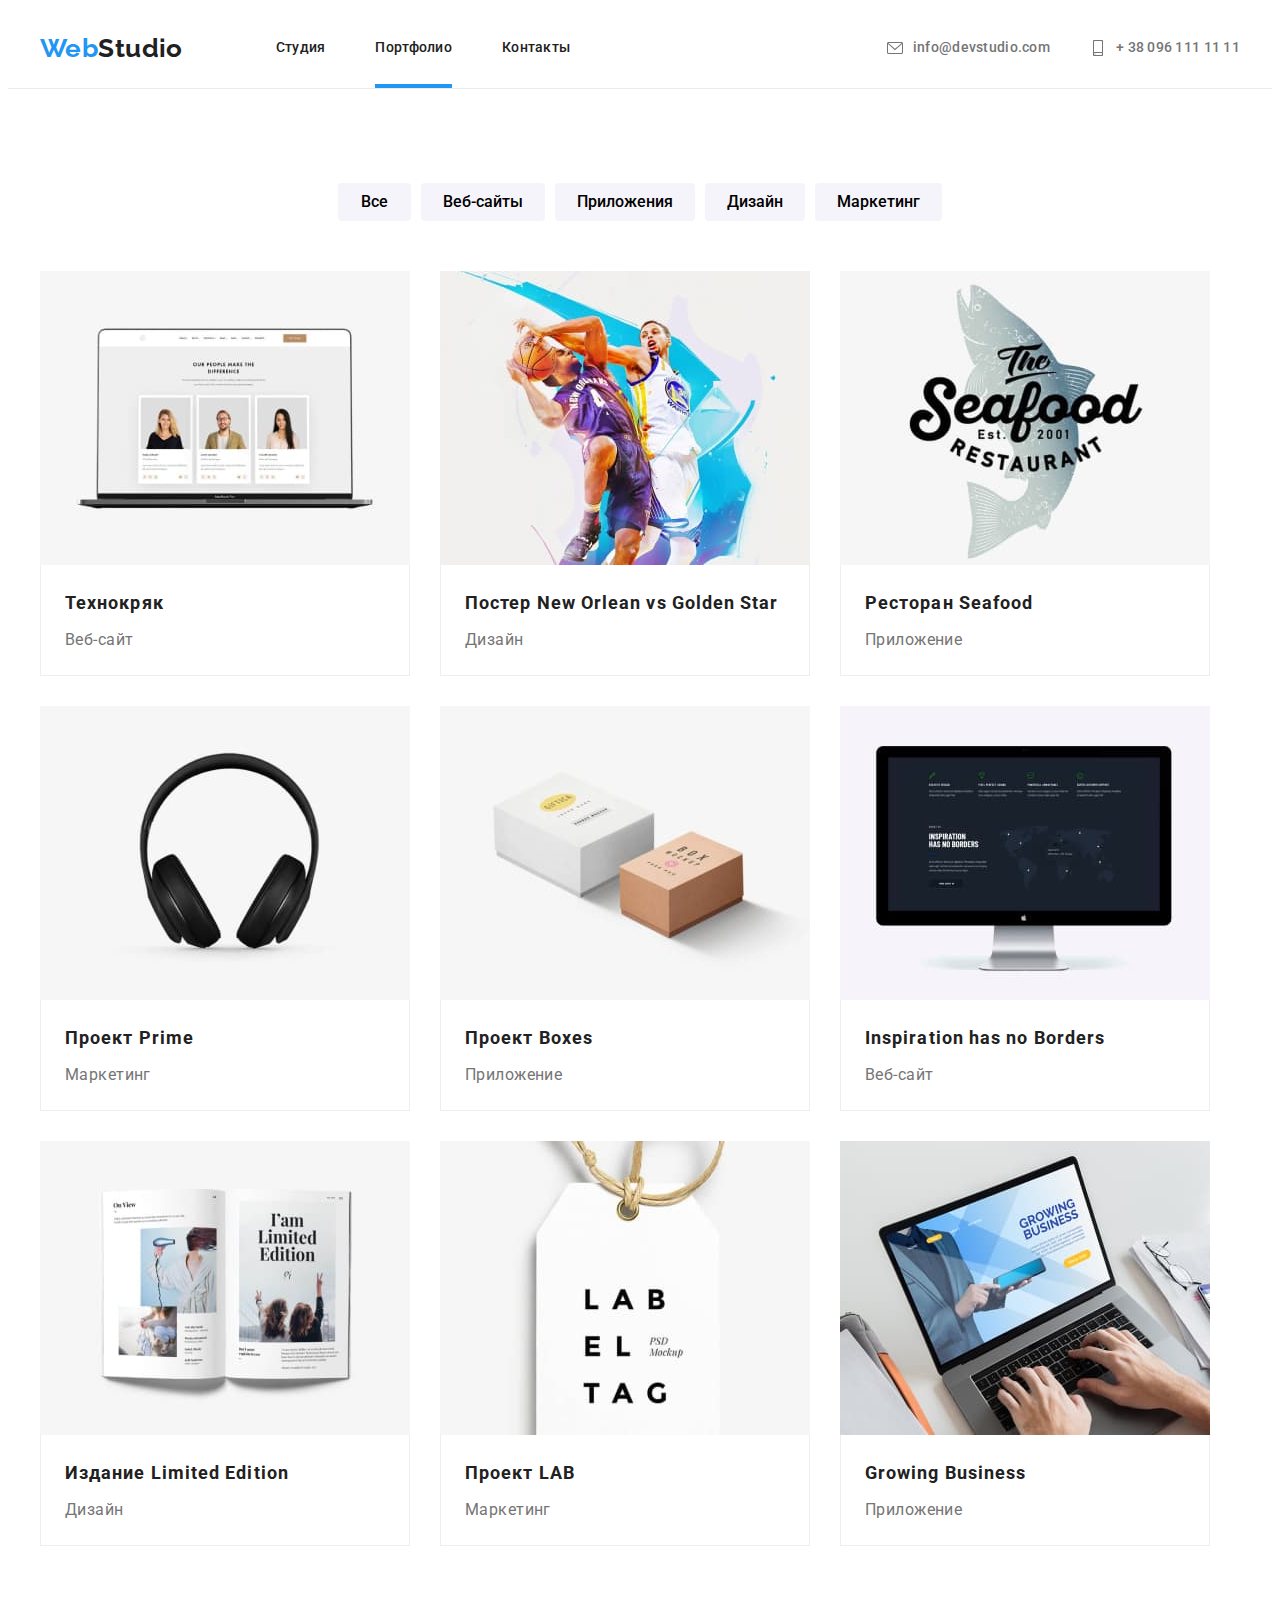
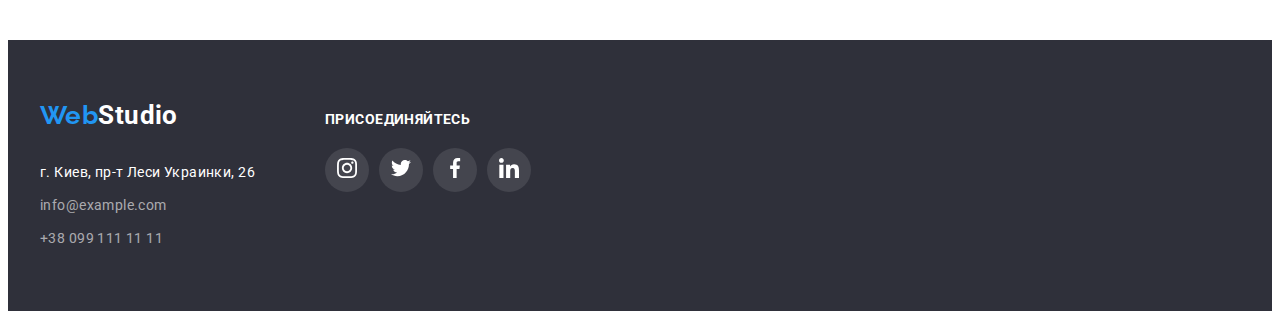
==== portfolio.html @ 828395d2 "first page" ====
<!DOCTYPE html>
<html lang="ru">
  <head>
    <meta charset="UTF-8" />
    <meta http-equiv="X-UA-Compatible" content="IE=edge" />
    <meta name="viewport" content="width=device-width, initial-scale=1.0" />
    <title>main page</title>
    <link rel="preconnect" href="https://fonts.googleapis.com" />
    <link rel="preconnect" href="https://fonts.gstatic.com" crossorigin />
    <link
      href="https://fonts.googleapis.com/css2?family=Raleway:wght@700&family=Roboto:wght@400;500;700;900&display=swap"
      rel="stylesheet"
    />
    <link
      rel="stylesheet"
      href="https://cdnjs.cloudflare.com/ajax/libs/modern-normalize/1.1.0/modern-normalize.min.css"
      integrity="sha512-wpPYUAdjBVSE4KJnH1VR1HeZfpl1ub8YT/NKx4PuQ5NmX2tKuGu6U/JRp5y+Y8XG2tV+wKQpNHVUX03MfMFn9Q=="
      crossorigin="anonymous"
      referrerpolicy="no-referrer"
    />
    <link rel="stylesheet" href="./style/style.css" />
  </head>
  <body class="body">
    <header class="">
      <!-- Шапка -->
      <div class="head container">
        <nav class="">
          <div class="head">
            <a class="logo" href="./index.html"
              ><span class="web-logo">Web</span
              ><span class="studio-logo-head">Studio</span></a
            >
            <div class="blue-__">
            <ul class="site-nav">
              <li class="site-nav-item">
                <a class="head_navigator" href="./index.html">Студия</a>
              </li>
              <li class="site-nav-item  ">
                <a class="head_navigator linknow" href="./portfolio.html">Портфолио</a>
              </li>
              <li class="site-nav-item">
                <a class="head_navigator" href="">Контакты</a>
              </li>
            </ul>
            </div>
          </div>
        </nav>
        <ul class="phone-mail">
          <li class="mail-icon">
            <a
              class="mailphone-head item mail-head"
              href="mailto:info@devstudio.com"
              >
              <svg class="icon" width="16"  height="16">
                <use href="./img/symbol-defs.svg#icon-mail"></use>
              </svg>
                info@devstudio.com</a
              >
            
          </li>
          <li><a class="mailphone-head item phone-head" href="tel:+380961111111"><svg class="icon" width="20" height="20">
                  <use href="./img/symbol-defs.svg#icon-smartphone"></use>
                </svg>+ 38 096 111 11 11</a></li>
        </ul>
      </div>
    </header>
    <!--основной контент страницы  -->
    <main class="">
      <section class="section portfolio_main">
        <div class="container maincontent-portf">
          <h1 class="hide-text">Портфолио</h1>
          <ul class="portfolio-list">
            <li class="button-portf"><button type="button">Все</button></li>
            <li class="button-portf">
              <button type="button">Веб-сайты</button>
            </li>
            <li class="button-portf">
              <button type="button">Приложения</button>
            </li>
            <li class="button-portf"><button type="button">Дизайн</button></li>
            <li class="button-portf">
              <button type="button">Маркетинг</button>
            </li>
          </ul>
          <ul class="portfolio-class">
            <li class="image-text">
              <a class="shadow" href="#">
                <img
                  src="./img/openbook.jpg"
                  alt="Открытый ноутбук"
                  width="360"
                />
                <div class="item">
                  <h2 class="portfolio-name">Технокряк</h2>
                  <p class="portf-paragraf">Веб-сайт</p>
                </div>
              </a>
            </li>
            <li class="image-text">
              <a class="shadow" href="#">
                <img
                  src="./img/basketball.jpg"
                  alt="Баскетболисты Новый Орлеае"
                  width="360"
                />
                <div class="item">
                  <h2 class="portfolio-name">
                    Постер New Orlean vs Golden Star
                  </h2>
                  <p class="portf-paragraf">Дизайн</p>
                </div>
              </a>
            </li>
            <li class="image-text">
              <a class="shadow" href="#">
                <img
                  src="./img/seafood.jpg"
                  alt="Эмблема ресторана"
                  width="360"
                />
                <div class="item">
                  <h2 class="portfolio-name">Ресторан Seafood</h2>
                  <p class="portf-paragraf">Приложение</p>
                </div>
              </a>
            </li>
            <li class="image-text">
              <a class="shadow" href="#">
                <img src="./img/music.jpg" alt="Наушники" width="360" />
                <div class="item">
                  <h2 class="portfolio-name">Проект Prime</h2>
                  <p class="portf-paragraf">Маркетинг</p>
                </div>
              </a>
            </li>
            <li class="image-text">
              <a class="shadow" href="#">
                <img
                  class="porfolio_img"
                  src="./img/boxing.jpg"
                  alt="Коробки"
                  width="360"
                />
                <div class="item">
                  <h2 class="portfolio-name">Проект Boxes</h2>
                  <p class="portf-paragraf">Приложение</p>
                </div>
              </a>
            </li>
            <li class="image-text">
              <a class="shadow" href="#">
                <img
                  class="porfolio_img"
                  src="./img/monitor.jpg"
                  alt="Монитор"
                  width="360"
                />
                <div class="item">
                  <h2 class="portfolio-name">Inspiration has no Borders</h2>
                  <p class="portf-paragraf">Веб-сайт</p>
                </div>
              </a>
            </li>
            <li class="image-text">
              <a class="shadow" href="#">
                <img
                  class="porfolio_img"
                  src="./img/limitededition.jpg"
                  alt="журнал лимитед идишен"
                  width="360"
                />
                <div class="item">
                  <h2 class="portfolio-name">Издание Limited Edition</h2>
                  <p class="portf-paragraf">Дизайн</p>
                </div>
              </a>
            </li>
            <li class="image-text">
              <a class="shadow" href="#">
                <img
                  class="porfolio_img"
                  src="./img/labeltag.jpg"
                  alt=""
                  width="360"
                />
                <div class="item">
                  <h2 class="portfolio-name">Проект LAB</h2>
                  <p class="portf-paragraf">Маркетинг</p>
                </div>
              </a>
            </li>
            <li class="image-text">
              <a class="shadow" href="#">
                <img
                  class="porfolio_img"
                  src="./img/handbook.jpg"
                  alt="руки на ноутбуке"
                  width="360"
                />
                <div class="item">
                  <h2 class="portfolio-name">Growing Business</h2>
                  <p class="portf-paragraf">Приложение</p>
                </div>
              </a>
            </li>
          </ul>
        </div>
      </section>
    </main>
<footer class="footer">
      <div class="container footerdiv">
          <div class="foot-welcome-flex">
              <a class="logo footer-logo" href="./index.html"
                ><span class="web-logo">Web</span
                ><span class="studio-logo-foot">Studio</span></a
              >
              <address class="adress">
                <div>
                <p class="adres_street">г. Киев, пр-т Леси Украинки, 26</p>
                <ul class="contact-footer">
                  <li class="item">
                    <a class="adress-footer" href="mailto:info@example.com"
                      >info@example.com</a
                    >
                  </li>
                  <li class="item">
                    <a class="adress-footer" href="tel:+380991111111"
                      >+38 099 111 11 11</a
                    >
                  </li>
                </ul>
            
            </address>
          </div>
              <div class="welcome-footer">
                  <p class="social-foot-p">присоединяйтесь</p>
                    <ul class="social-media-foot">
                        
                        <li class="block"><a class="" href=""><svg class="icon" width="20"  height="20">
                          <use href="./img/symbol-defs.svg#icon-instagram"></use>
                        </svg> </a></li>
                        
                        <li class="block"><a class="" href=""><svg class="icon" width="20"  height="20">
                          <use href="./img/symbol-defs.svg#icon-twitter"></use>
                        </svg></a></li>
                        
                        <li class="block"><a class="" href=""><svg class="icon" width="20"  height="20">
                          <use href="./img/symbol-defs.svg#icon-facebook"></use>
                        </svg></a></li>
                        
                        <li class="block" ><a class="" href=""><svg class="icon" width="20"  height="20">
                          <use href="./img/symbol-defs.svg#icon-linkedin"></use>
                        </svg></a></li>
                        
                    </ul>
              </div>
      </div>
    </footer>
  </body>
  
</html>
---- style/style.css ----
/* color */
/* backgroudcolor rgba(229, 229, 229, 1) */
/* second_backgroudcolor rgba(245, 244, 250, 1) */
/* front_text_color rgba(33, 33, 33, 1) *
    /* second_text_color rgba(117, 117, 117, 1) */
/* hover_text_color rgba(33, 150, 243, 1) */
/* adress_mailphone_color rgba(255, 255, 255, 0.6) */
/* footer_color: rgba(0, 0, 0, 1) */
:root {
  --backgroud_color_var: rgba(255, 255, 255, 1);
  --second_backgroud_color: rgba(229, 229, 229, 1);
  --backgroud_myteam: rgba(245, 244, 250, 1);
  --primary_text_color: rgba(33, 33, 33, 1);
  --second_text_color: rgba(117, 117, 117, 1);
  --white_color_text: rgba(255, 255, 255, 1);
  --hover_text_color: rgba(33, 150, 243, 1);
  --footer_color: rgba(0, 0, 0, 1);
  --border_image: rgba(47, 48, 58, 1);
  --mailphone_footer: rgba(255, 255, 255, 0.6);
  --image_theme: rgba(238, 238, 238, 1);
  --icon-color: rgba(175, 177, 184, 1);
}
.container {
  width: 1200px;
  margin-left: auto;
  margin-right: auto;
  padding-left: 15px;
  padding-right: 15px;
}

a {
  display: block;
  margin: 0;
}
img {
  display: block;
  max-width: 100%;
  height: auto;
  padding: 0;
  margin: 0;
}
h1, h2, h3, h4, p {
  margin: 0;
  padding: 0;
}

.body {
  background-color: var(--backgroud_color_var);
  font-family: 'Roboto', sans-serif;
  font-size: 14px;
  line-height: 1.14;
  letter-spacing: 0.03em;
  text-decoration: none;
  color: var(--primary_text_color);
}
.hide-text {
    position: absolute;
    white-space: nowrap;
    width: 1px;
    height: 1px;
    overflow: hidden;
    border: 0;
    padding: 0;
    clip: rect(0 0 0 0);
    clip-path: inset(50%);
    margin: -1px;
}
button {
  font-family: inherit;
  cursor: pointer;
}
a {
  text-decoration: none;
}
ul {
  list-style: none;
  padding: 0;
  margin: 0;
}
.section {
  padding-bottom: 94px;
  padding-top: 94px;
}
/* шапка */
.head {
    position: relative;
}
header {  
border-bottom: 1px solid #ECECEC;
}
/* Логотип верх */
.web-logo,
.studio-logo-head {
  font-family: 'Raleway';
  font-weight: 700;
  font-size: 26px;
  line-height: 1.19;
}
.head {
  display: flex;
  align-items: center;
  height: 80px;
}

.web-logo {
  color: var(--hover_text_color);
}
.studio-logo-head {
  color: var(--primary_text_color);
}
/* навигация шапки */
.site-nav {
  display: flex;
  margin-left: 93px;

}
.site-nav .site-nav-item  {
  margin-right: 50px;
  padding-top: 32px;
  padding-bottom: 32px;
  position: relative;
}
.site-nav .site-nav-item:last-child {
margin-right: 0px;

}
.phone-mail {
  display: flex;
  margin-left: auto;
}
.phone-mail .phone-head{
  margin-left: 40px;
}
ul > .linknow a {
  color: var(--hover_text_color);
}
.blue-__ {
  position: relative;
}
.linknow::after {
  display: block;
  content: "";
  height: 4px;
  background-color: var(--hover_text_color);
  position: absolute;
  bottom: 0px;
}
.blue-__ .linknow::after {
  width: 100%;
  position: absolute;
}
.head_navigator {
  color: var(--primary_text_color);
  font-weight: 500;
  letter-spacing: 0.02em;
}
.head_navigator:hover {
  color: var(--hover_text_color);
}
.head_navigator:focus {
  color: var(--hover_text_color);
}
.mailphone-head {
  display: flex;
  font-weight: 500;
  letter-spacing: 0.02em;
  color: var(--second_text_color);
  align-items: center;
}
.phone-mail .mailphone-head:hover{
  color: var(--hover_text_color);
}
.phone-mail .mailphone-head:focus {
  color: var(--hover_text_color);
}
.phone-mail .icon {
  margin-right: 10px;
  fill: currentColor;
}
/* BIG IMAGE */
.hero {
  max-width: 1600px;
  margin-left: auto;
  margin-right: auto;
  background-image: linear-gradient(to right, rgba(47, 48, 58, 0.4), rgba(47, 48, 58, 0.4)), url(../img/hero.jpg);
  background-repeat: no-repeat;
  background-position: center;
  background-size: auto ;  
  padding-top: 200px;
  padding-bottom: 200px;
  justify-content: center;
}
.big-image-text {
  width: 696px;
  margin-left: auto;
  margin-right: auto;
  font-weight: 900;
  margin-bottom: 30px;
  font-size: 44px;
  line-height: 1.36;
  text-align: center;
  letter-spacing: 0.06em;
  text-transform: uppercase;
  color: var(--white_color_text);
}
.button-hero {
  font-weight: 700;
  font-size: 16px;
  line-height: 30px;
  display: block;
  letter-spacing: 0.06em;
  color: var(--white_color_text);
  background-color: var(--hover_text_color);
  border-radius: 4px;
  padding: 10px 32px;
  min-width: 216px;
  margin-left: auto;
  margin-right: auto;
  border: none;
}
.button-hero:hover {
  background-color: rgb(0, 140, 255);
}

.button-hero:focus {
  background-color: rgb(0, 140, 255);
  color: var(--white_color_text);
}
/* особенности */

.text-h-index {
font-weight: 700;
font-size: 14px;
line-height: 1.14;
text-transform: uppercase;
}
.peculiarity .group {
  display: flex;
  border-radius: 4px;
  background-color: var(--backgroud_myteam);
  background-position: center;
  height: 120px;
  justify-content: center;
  align-items: center;
  margin-bottom: 30px;
}
.peculiarity .icon {
  align-items: center;
}
.peculiarity {
  display: flex;
}

.peculiarity .item {
  height: 101px;
  width: 270px;
  
}
.peculiarity .block {
  margin-right: 30px;
}
.peculiarity .block:last-child {
 margin-right: 0%;
}
.text-p-index {
  color: var(--second_text_color);
  margin-top: 10px;
  font-size: 14px;
  line-height: 1.71;
}
.title {
  font-weight: 700;
  font-size: 36px;
  line-height: 1.16;
  text-align: center;
}
.social-media {
  display: flex;
  justify-content: center;
  margin-top: 16px;
  border-radius: 50px;
}
.social-media .item {
  padding-top: 12px;
}
.social-media .block {
  width: 44px;
  height: 44px;
  border-radius: 50%;
  display: flex;
  justify-content: center;
  align-items: center;
  cursor: pointer;
}

.social-media li {
   margin-left: 10px;
}
.social-media li:first-child {
  margin-left: 0px;

}
.social-media .block:hover,
.social-media .block:focus,
.social-media .block:active, 
.social-media .icon:hover {
  background-color: var(--hover_text_color);
  fill: var(--white_color_text);
}



/* чем мы занимаемся */
.what-we-doing {
  padding-top: 0;
}
.doing .item {
  display: flex;
  margin-top: 50px;
}
.image {
  margin-right: 30px;
  position: relative;
}
.image:last-child {
  margin-right: 0px;
}
.text-img {
position: absolute;
display: flex;
bottom: 0;
width: 100%;
height: 70px;
background-color:  rgba(47, 48, 58, 0.8);
align-items: center;
justify-content: center;
font-weight: 700;
text-transform: uppercase;
color: var(--white_color_text);
}

/* myteam */
.myteam {
  background-color: var(--backgroud_myteam);
  
}
.myteam .title {
  margin-bottom: 50px;

}
.photo_myteam {
  background-color: var(--white_color_text);
  margin-right: 30px;
  box-shadow: 0px 1px 3px rgba(0, 0, 0, 0.12), 0px 1px 1px rgba(0, 0, 0, 0.14), 0px 2px 1px rgba(0, 0, 0, 0.2);
  border-radius: 0px 0px 4px 4px;
}
.photo_myteam {
  fill: var(--icon-color);
}
.photo_myteam:last-child {
  margin-right: 0px;
}
.ul_myteam {
  display: flex;
}
.name_team {
  font-weight: 500;
  font-size: 16px;
  line-height: 1.12;
  text-align: center;
  margin-bottom: 10px;
}
.work_place {
  text-align: center;
  color: var(--second_text_color);
  font-size: 16px;
  line-height: 1.18;
}
.text_myteam {
  padding-top: 30px;
  padding-bottom: 30px;
  border-top: 0px;

}
/* Логотип футер */
.studio-logo-foot {
  font-weight: 700;
  font-size: 26px;
  line-height: 1.19;
}
.studio-logo-foot,
.adres_street {
  color: var(--white_color_text);
  margin-bottom: 9px;
}
.adress-footer {
  color: var(--mailphone_footer);
}
.contact-footer .item:not(:last-child) {
  margin-bottom: 9px;
}
.welcome-footer {
  margin-left: 70px;
}
/* постоянные клиенты */
.client {
   display: flex;
   justify-content: center;
   margin-top: 50px;
}
.client .block {
  cursor: pointer;
 display: flex;
  width: 170px;
  height: 92px;
  border-radius: 4px;
  border: 1px solid #AFB1B8;
  align-items: center;
  justify-content: center;
  margin-right: 30px;
}
.client .block:last-child {
  margin-right: 0px;
}
.client {
  fill: var(--icon-color);
}
.client .icon {
  width: 106px;
  height: 60px;
 
}
.client .block:focus,
.client .block:hover {
  fill: var(--hover_text_color);
  border: 1px solid #2196F3;
}

/*футер */
.footer {
  background-color: var(--border_image);
  padding-top: 60px;
  padding-bottom: 60px;

.footer-logo {
  margin-bottom: 30px;}
}
.adress {
  margin-top: 20px;
}

.adress-footer,
.adres_street {
  font-family: 'Roboto';
  font-style: normal;
  cursor: default;
  line-height: 1.71;
  font-weight: 400;
}
.adress-footer:hover,
:focus {
  color: var(--hover_text_color);
}
/* welcome */
.social-foot-p {
  font-weight: 700;
  font-size: 14px;
  text-transform: uppercase;
  font-style: normal;
  color: var(--white_color_text);
}
.social-media-foot {
 
  display: flex;
  justify-content: center;
  margin-top: 20px;
  border-radius: 50px;
 
}
.social-media-foot .block {
   cursor: pointer;
  margin-right: 10px;
  width: 44px;
  height: 44px;
  background: rgba(255, 255, 255, 0.1);
  border-radius: 50%;
  display: flex;
  justify-content: center;
  align-items: center;

}
.social-media-foot .block a {
  fill: var(--white_color_text);
}
.social-media-foot .block:hover,
.social-media-foot .block:focus,
.social-media-foot .block:active, 
.social-media-foot .icon:hover {
  background-color: var(--hover_text_color);
  fill: var(--white_color_text);
}


.social-media-foot .block:last-child {
  margin-right: 0px;
}
/* PORTFOLIO PAGE */

.button-portf button {
  background-color: var(--backgroud_myteam);
  min-width: 73px;
  font-weight: 500;
  font-size: 16px;
  line-height: 1.62;
  text-align: center;
  padding-top: 6px;
  padding-bottom: 6px;
  padding-right: 22px;
  padding-left: 22px;
  border: 0;
  border-radius: 4px;
}
.button-portf button:hover {
  background-color: var(--hover_text_color);
  color: var(--white_color_text);
  box-shadow: 0px 3px 1px rgba(0, 0, 0, 0.1), 0px 1px 2px rgba(0, 0, 0, 0.08),
    0px 2px 2px rgba(0, 0, 0, 0.12);
    box-shadow: 0px 3px 1px rgba(0, 0, 0, 0.1), 0px 1px 2px rgba(0, 0, 0, 0.08), 0px 2px 2px rgba(0, 0, 0, 0.12);
}
.button-portf button:focus {
  background-color: var(--hover_text_color);
  color: var(--white_color_text);
  box-shadow: 0px 3px 1px rgba(0, 0, 0, 0.1), 0px 1px 2px rgba(0, 0, 0, 0.08):
    0px 2px 2px rgba(0, 0, 0, 0.12);
    box-shadow: 0px 3px 1px rgba(0, 0, 0, 0.1), 0px 1px 2px rgba(0, 0, 0, 0.08), 0px 2px 2px rgba(0, 0, 0, 0.12);
}
/* portfolio list */
.portfolio-list {
  display: flex;
   justify-content: center;
}
.button-portf {
  margin-right: 10px;
}
.button-portf:last-child {
  margin-right: 0px;
}

.portf-paragraf {
  font-size: 16px; 
  line-height: 30px;
  color: var(--second_text_color);
}
.portfolio-class {
  display: flex;
  flex-wrap: wrap;
  gap: 30px;
  margin-top: 50px;
}
.image-text img {
  min-width: 370px;
}
.portfolio-class .shadow:hover, 
.portfolio-class .shadow:active {
box-shadow: 0px 3px 1px rgba(0, 0, 0, 0.1), 0px 1px 2px rgba(0, 0, 0, 0.08), 0px 2px 2px rgba(0, 0, 0, 0.12);
}
.image-text .item {
  border-left: 1px solid #EEEEEE;
  border-right: 1px solid #EEEEEE;
  border-bottom: 1px solid #EEEEEE;
  padding-left: 24px;
  padding-top: 20px;
  padding-bottom: 20px;
}

.portfolio-name {
  font-weight: 700;
  font-size: 18px;
  line-height: 2;
  letter-spacing: 0.06em;
  color: var(--primary_text_color);
  margin-bottom: 4px;
}
.phone-head .icon {
  width: 16px;
  height: 16px;
}
.footerdiv {
  display: flex;
  align-items: baseline;
}
/* modal */
.backdrop.is-hidden {
    opacity: 0;
    pointer-events: none;
}

.backdrop {
  position: fixed;
  top: 0;
  left: 0;
  width: 100%;
  height: 100%;
  background-color: rgba(0, 0, 0, 0.2);
}
.modal.relativ {
  position: absolute;
  min-width: 528px;
  min-height: 581px;
  border-radius: 4px;
  left: 50%;
  top: 50%;
  background-color: var(--white_color_text);
  transform: translate(-50%, -50%);
}
.relativ {
    position: relative;
}
.button-close {
    position: absolute;
    top: 8px;
    right: 8px;
    fill: var(--primary_text_color);
    border: 1px solid rgba(0, 0, 0, 0.1);
    border-radius: 100%;
    background-color: var(--white_color_text) ;
    width: 30px;
    height: 30px;
}
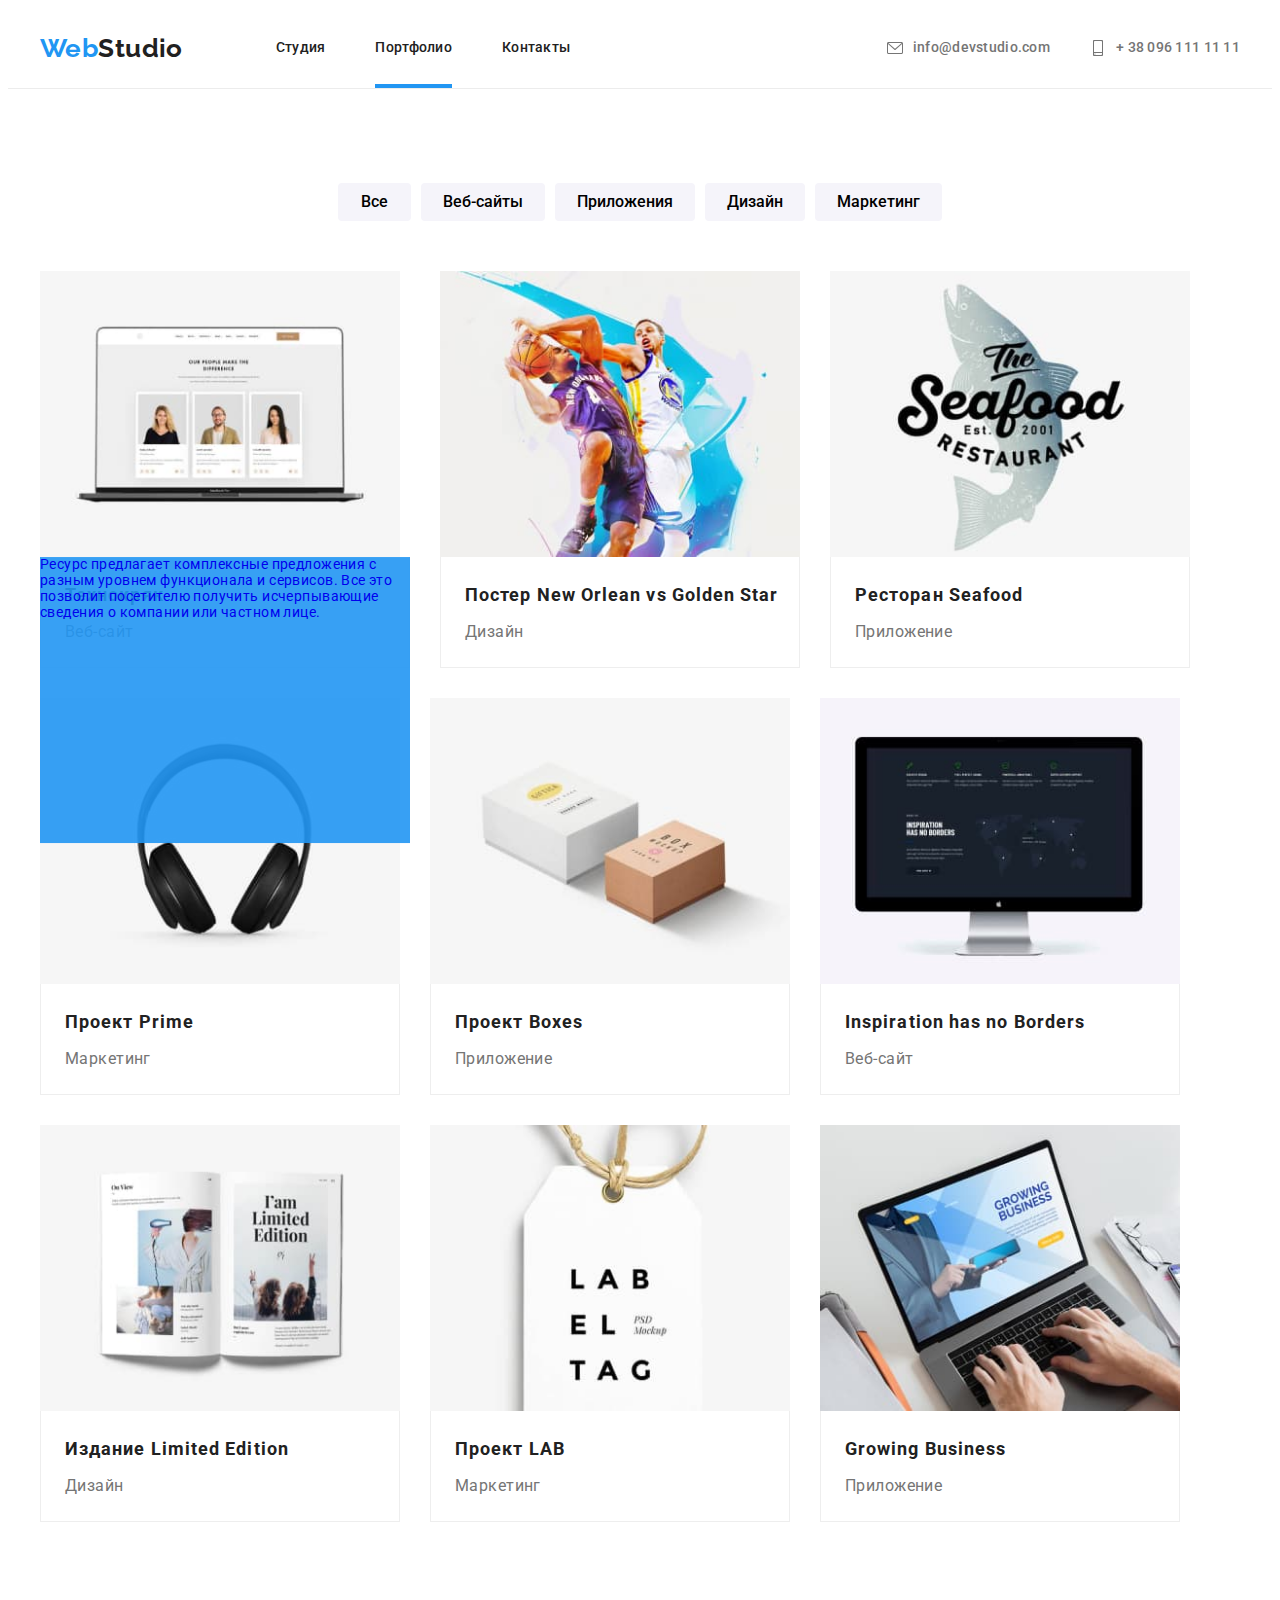
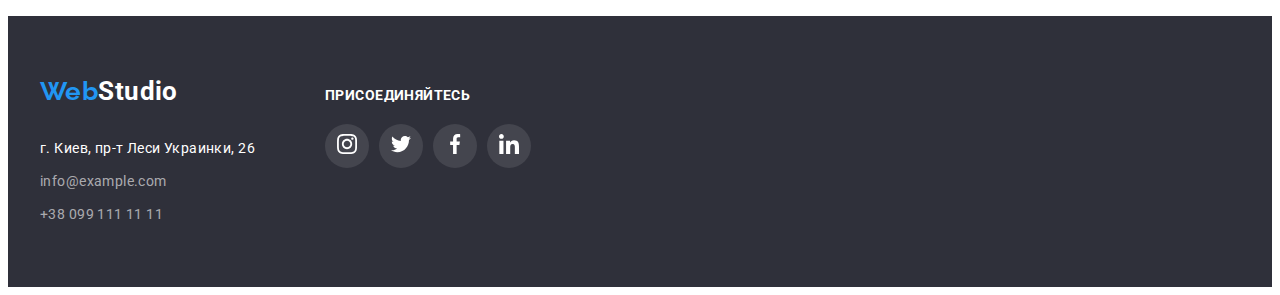
==== commit 9bea909c: "фф" ====
--- a/portfolio.html
+++ b/portfolio.html
@@ -85,11 +85,13 @@
           <ul class="portfolio-class">
             <li class="image-text">
               <a class="shadow" href="#">
-                <img
+                <div class="img">
+                <img class=""
                   src="./img/openbook.jpg"
                   alt="Открытый ноутбук"
                   width="360"
                 />
+                </div>
                 <div class="item">
                   <h2 class="portfolio-name">Технокряк</h2>
                   <p class="portf-paragraf">Веб-сайт</p>
--- a/style/style.css
+++ b/style/style.css
@@ -556,8 +556,27 @@
   flex-wrap: wrap;
   gap: 30px;
   margin-top: 50px;
-}
-.image-text img {
+
+}
+.img {
+  position: relative;
+}
+.img::after {
+  content: "Ресурс предлагает комплексные предложения с разным уровнем функционала и сервисов. Все это позволит посетителю получить исчерпывающие сведения о компании или частном лице.";
+  position: absolute;
+  display: inline-block;
+  width: 100%;
+  height: 100%;
+  left: 0;
+  top: 0;
+  transform: translateY(100%);
+  background: rgba(33, 150, 243, 0.9);
+}
+.image-text .shadow:focus .img::after {
+  transform: translateY(0);
+
+}
+.image-text .img {
   min-width: 370px;
 }
 .portfolio-class .shadow:hover, 
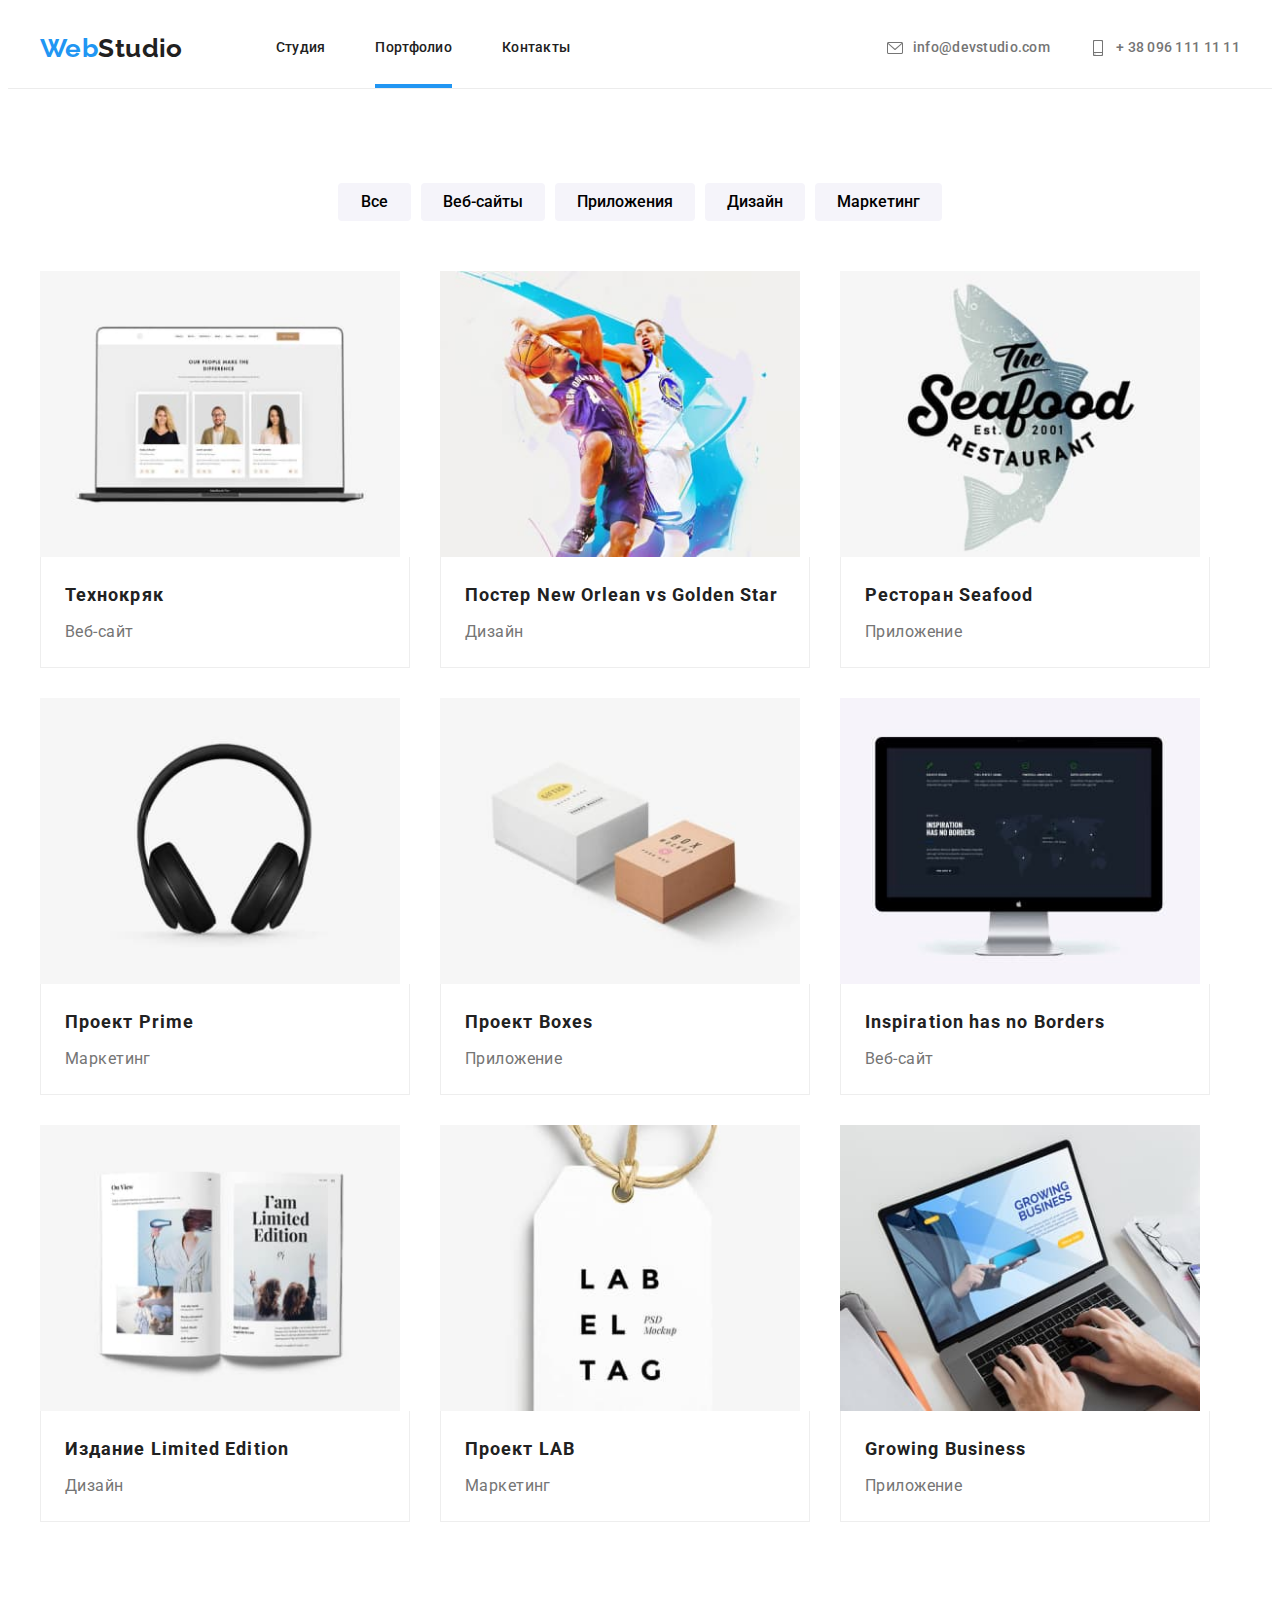
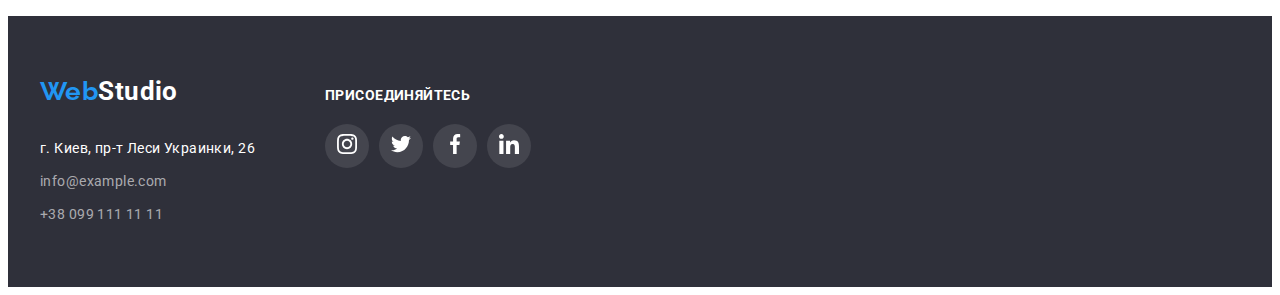
==== commit 782b3409: "portfolio page annimation" ====
--- a/portfolio.html
+++ b/portfolio.html
@@ -91,7 +91,10 @@
                   alt="Открытый ноутбук"
                   width="360"
                 />
-                </div>
+                 <p class="hover-text-block-portf">Ресурс предлагает комплексные предложения с разным уровнем функционала и сервисов. Все это позволит посетителю получить исчерпывающие сведения о компании или частном лице.</p>
+               
+                </div>
+                
                 <div class="item">
                   <h2 class="portfolio-name">Технокряк</h2>
                   <p class="portf-paragraf">Веб-сайт</p>
@@ -100,11 +103,14 @@
             </li>
             <li class="image-text">
               <a class="shadow" href="#">
+                <div class="img">
                 <img
                   src="./img/basketball.jpg"
                   alt="Баскетболисты Новый Орлеае"
                   width="360"
                 />
+                 <p class="hover-text-block-portf">Ресурс предлагает комплексные предложения с разным уровнем функционала и сервисов. Все это позволит посетителю получить исчерпывающие сведения о компании или частном лице.</p>
+                </div>
                 <div class="item">
                   <h2 class="portfolio-name">
                     Постер New Orlean vs Golden Star
@@ -114,12 +120,16 @@
               </a>
             </li>
             <li class="image-text">
-              <a class="shadow" href="#">
+             
+              <a class="shadow" href="#">
+                 <div class="img">
                 <img
                   src="./img/seafood.jpg"
                   alt="Эмблема ресторана"
                   width="360"
                 />
+                 <p class="hover-text-block-portf">Ресурс предлагает комплексные предложения с разным уровнем функционала и сервисов. Все это позволит посетителю получить исчерпывающие сведения о компании или частном лице.</p>
+                 </div>
                 <div class="item">
                   <h2 class="portfolio-name">Ресторан Seafood</h2>
                   <p class="portf-paragraf">Приложение</p>
@@ -128,7 +138,10 @@
             </li>
             <li class="image-text">
               <a class="shadow" href="#">
+                <div class="img">
                 <img src="./img/music.jpg" alt="Наушники" width="360" />
+                 <p class="hover-text-block-portf">Ресурс предлагает комплексные предложения с разным уровнем функционала и сервисов. Все это позволит посетителю получить исчерпывающие сведения о компании или частном лице.</p>
+                </div>
                 <div class="item">
                   <h2 class="portfolio-name">Проект Prime</h2>
                   <p class="portf-paragraf">Маркетинг</p>
@@ -137,12 +150,15 @@
             </li>
             <li class="image-text">
               <a class="shadow" href="#">
+                <div class="img">
                 <img
                   class="porfolio_img"
                   src="./img/boxing.jpg"
                   alt="Коробки"
                   width="360"
                 />
+                 <p class="hover-text-block-portf">Ресурс предлагает комплексные предложения с разным уровнем функционала и сервисов. Все это позволит посетителю получить исчерпывающие сведения о компании или частном лице.</p>
+                </div>
                 <div class="item">
                   <h2 class="portfolio-name">Проект Boxes</h2>
                   <p class="portf-paragraf">Приложение</p>
@@ -151,12 +167,15 @@
             </li>
             <li class="image-text">
               <a class="shadow" href="#">
+                <div class="img">
                 <img
                   class="porfolio_img"
                   src="./img/monitor.jpg"
                   alt="Монитор"
                   width="360"
                 />
+                 <p class="hover-text-block-portf">Ресурс предлагает комплексные предложения с разным уровнем функционала и сервисов. Все это позволит посетителю получить исчерпывающие сведения о компании или частном лице.</p>
+                </div>
                 <div class="item">
                   <h2 class="portfolio-name">Inspiration has no Borders</h2>
                   <p class="portf-paragraf">Веб-сайт</p>
@@ -165,12 +184,15 @@
             </li>
             <li class="image-text">
               <a class="shadow" href="#">
+                <div class="img">
                 <img
                   class="porfolio_img"
                   src="./img/limitededition.jpg"
                   alt="журнал лимитед идишен"
                   width="360"
                 />
+                 <p class="hover-text-block-portf">Ресурс предлагает комплексные предложения с разным уровнем функционала и сервисов. Все это позволит посетителю получить исчерпывающие сведения о компании или частном лице.</p>
+                </div>
                 <div class="item">
                   <h2 class="portfolio-name">Издание Limited Edition</h2>
                   <p class="portf-paragraf">Дизайн</p>
@@ -179,12 +201,15 @@
             </li>
             <li class="image-text">
               <a class="shadow" href="#">
+                <div class="img">
                 <img
                   class="porfolio_img"
                   src="./img/labeltag.jpg"
                   alt=""
                   width="360"
                 />
+                 <p class="hover-text-block-portf">Ресурс предлагает комплексные предложения с разным уровнем функционала и сервисов. Все это позволит посетителю получить исчерпывающие сведения о компании или частном лице.</p>
+                </div>
                 <div class="item">
                   <h2 class="portfolio-name">Проект LAB</h2>
                   <p class="portf-paragraf">Маркетинг</p>
@@ -193,12 +218,15 @@
             </li>
             <li class="image-text">
               <a class="shadow" href="#">
+                <div class="img">
                 <img
                   class="porfolio_img"
                   src="./img/handbook.jpg"
                   alt="руки на ноутбуке"
                   width="360"
                 />
+                 <p class="hover-text-block-portf">Ресурс предлагает комплексные предложения с разным уровнем функционала и сервисов. Все это позволит посетителю получить исчерпывающие сведения о компании или частном лице.</p>
+                </div>
                 <div class="item">
                   <h2 class="portfolio-name">Growing Business</h2>
                   <p class="portf-paragraf">Приложение</p>
--- a/style/style.css
+++ b/style/style.css
@@ -153,6 +153,9 @@
   color: var(--primary_text_color);
   font-weight: 500;
   letter-spacing: 0.02em;
+  transition-property: color;
+  transition-duration: 250ms;
+  transition-timing-function: cubic-bezier(0.4, 0, 0.2, 1);
 }
 .head_navigator:hover {
   color: var(--hover_text_color);
@@ -166,7 +169,11 @@
   letter-spacing: 0.02em;
   color: var(--second_text_color);
   align-items: center;
-}
+  transition-property: color;
+  transition-duration: 250ms;
+  transition-timing-function: cubic-bezier(0.4, 0, 0.2, 1);
+}
+
 .phone-mail .mailphone-head:hover{
   color: var(--hover_text_color);
 }
@@ -217,6 +224,10 @@
   margin-left: auto;
   margin-right: auto;
   border: none;
+  transition-property: background-color;
+  transition-duration: 250ms;
+  transition-timing-function: cubic-bezier(0.4, 0, 0.2, 1);
+  
 }
 .button-hero:hover {
   background-color: rgb(0, 140, 255);
@@ -291,6 +302,9 @@
   justify-content: center;
   align-items: center;
   cursor: pointer;
+  transition-property: background-color, fill;
+  transition-duration: 250ms;
+  transition-timing-function: cubic-bezier(0.4, 0, 0.2, 1);
 }
 
 .social-media li {
@@ -298,7 +312,7 @@
 }
 .social-media li:first-child {
   margin-left: 0px;
-
+ 
 }
 .social-media .block:hover,
 .social-media .block:focus,
@@ -393,9 +407,7 @@
   color: var(--white_color_text);
   margin-bottom: 9px;
 }
-.adress-footer {
-  color: var(--mailphone_footer);
-}
+
 .contact-footer .item:not(:last-child) {
   margin-bottom: 9px;
 }
@@ -418,6 +430,9 @@
   align-items: center;
   justify-content: center;
   margin-right: 30px;
+   transition-property: border, fill;
+  transition-duration: 250ms;
+  transition-timing-function: cubic-bezier(0.4, 0, 0.2, 1);
 }
 .client .block:last-child {
   margin-right: 0px;
@@ -448,7 +463,12 @@
 .adress {
   margin-top: 20px;
 }
-
+.adress-footer {
+  color: var(--mailphone_footer);
+   transition-property: color;
+  transition-duration: 250ms;
+  transition-timing-function: cubic-bezier(0.4, 0, 0.2, 1);
+}
 .adress-footer,
 .adres_street {
   font-family: 'Roboto';
@@ -456,6 +476,7 @@
   cursor: default;
   line-height: 1.71;
   font-weight: 400;
+ 
 }
 .adress-footer:hover,
 :focus {
@@ -487,6 +508,9 @@
   display: flex;
   justify-content: center;
   align-items: center;
+   transition-property: background-color, fill;
+  transition-duration: 250ms;
+  transition-timing-function: cubic-bezier(0.4, 0, 0.2, 1);
 
 }
 .social-media-foot .block a {
@@ -519,6 +543,9 @@
   padding-left: 22px;
   border: 0;
   border-radius: 4px;
+   transition-property: background-color, color, box-shadow;
+  transition-duration: 250ms;
+  transition-timing-function: cubic-bezier(0.4, 0, 0.2, 1);
 }
 .button-portf button:hover {
   background-color: var(--hover_text_color);
@@ -560,21 +587,64 @@
 }
 .img {
   position: relative;
-}
+  overflow: hidden;
+/* }
 .img::after {
-  content: "Ресурс предлагает комплексные предложения с разным уровнем функционала и сервисов. Все это позволит посетителю получить исчерпывающие сведения о компании или частном лице.";
+  content: "";
+  font-family: 'Roboto';
+  font-style: normal;
+  font-weight: 400;
+  font-size: 18px;
+  line-height: 28px;
+  letter-spacing: 0.03em;
   position: absolute;
   display: inline-block;
+  color: var(--white_color_text);
+  padding-top: 63px;
+  padding-bottom: 63px;
+  padding-right: 24px;
+  padding-left: 24px;
   width: 100%;
   height: 100%;
   left: 0;
   top: 0;
   transform: translateY(100%);
   background: rgba(33, 150, 243, 0.9);
-}
-.image-text .shadow:focus .img::after {
+  transition-property: translateY(100%);
+  transition-duration: 250ms;
+  transition-timing-function: cubic-bezier(0.4, 0, 0.2, 1); */
+}
+/* .shadow:hover .img::after,
+.shadow:focus .img::after {
+  transform: translateY(0); 
+} */
+.hover-text-block-portf {
+  font-family: 'Roboto';
+  font-style: normal;
+  font-weight: 400;
+  font-size: 18px;
+  line-height: 28px;
+  letter-spacing: 0.03em;
+  position: absolute;
+  display: inline-block;
+  color: var(--white_color_text);
+  padding-top: 63px;
+  padding-bottom: 63px;
+  padding-right: 24px;
+  padding-left: 24px;
+  width: 100%;
+  height: 100%;
+  left: 0;
+  top: 0;
+  transform: translateY(100%);
+  background: rgba(33, 150, 243, 0.9);
+  transition-property: translateY(100%);
+  transition-duration: 250ms;
+  transition-timing-function: cubic-bezier(0.4, 0, 0.2, 1);
+}
+.shadow:hover .hover-text-block-portf,
+.shadow:focus .hover-text-block-portf {
   transform: translateY(0);
-
 }
 .image-text .img {
   min-width: 370px;
